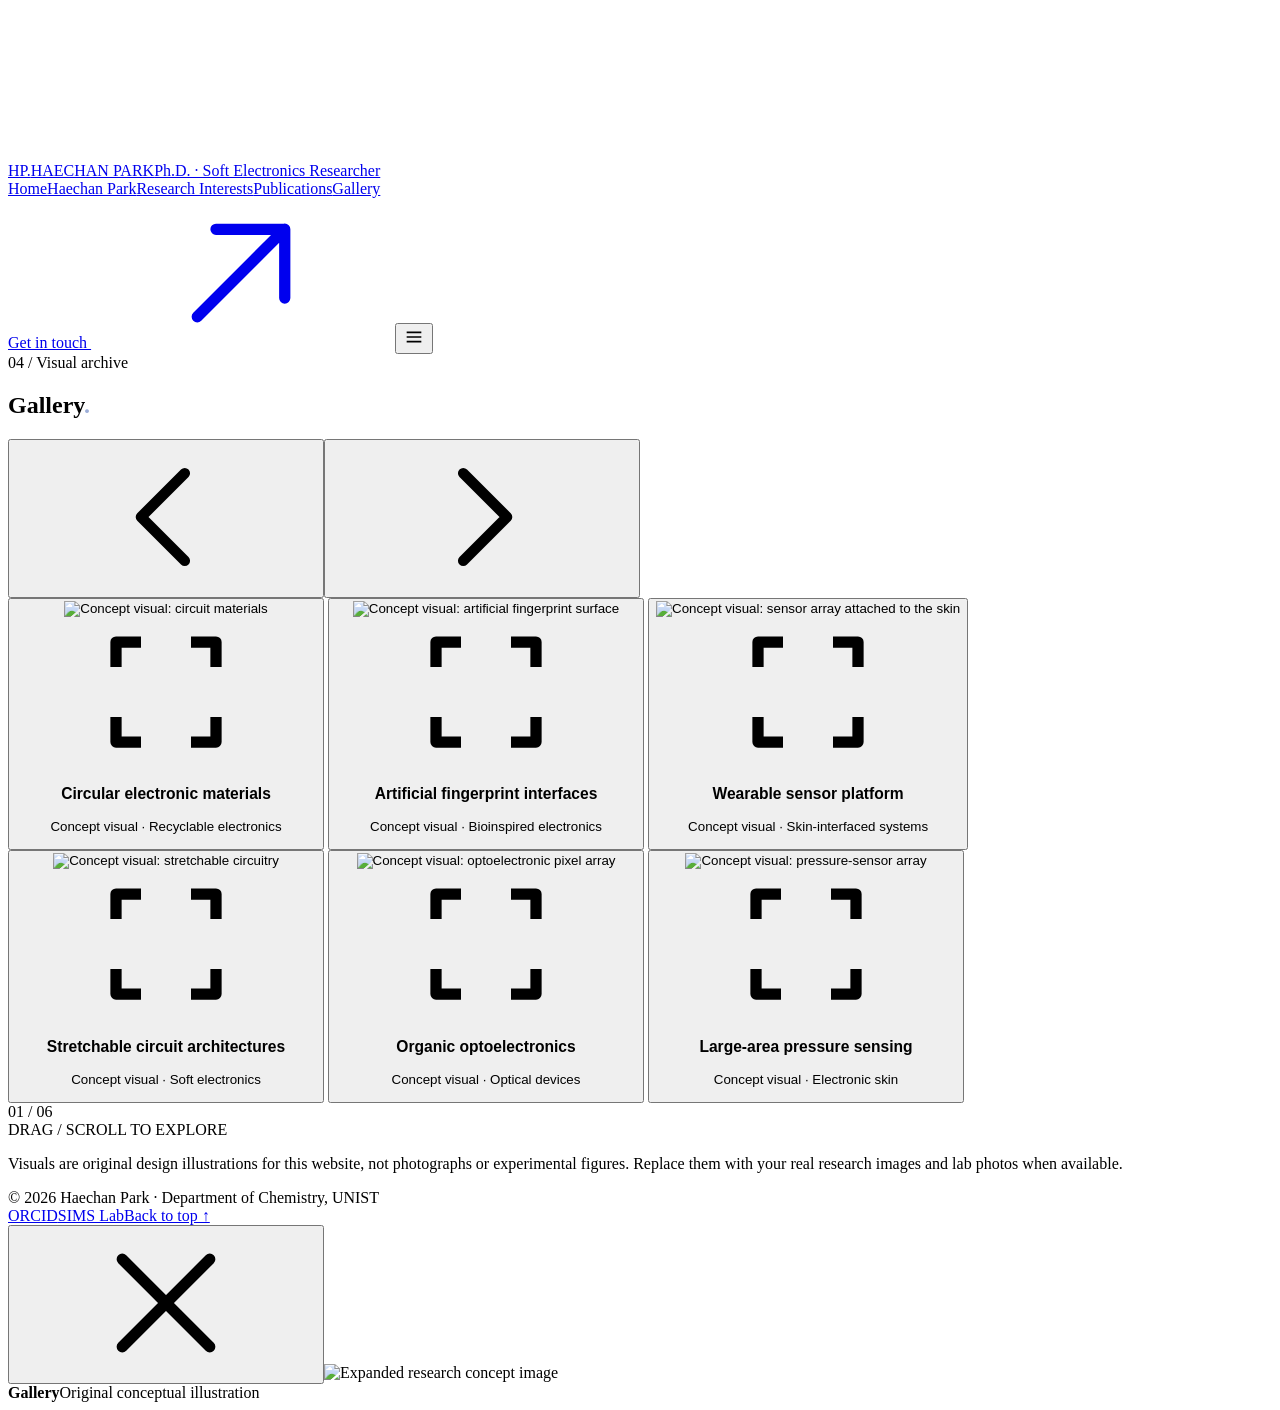
==== gallery.html @ 4adb2a6a "Add files via upload" ====
<!DOCTYPE html>
<html lang="en"><head>
<meta charset="utf-8"/>
<meta content="width=device-width, initial-scale=1" name="viewport"/>
<meta content="#3d5082" name="theme-color"/>
<meta content="Haechan Park, Ph.D. — Postdoctoral researcher in Chemistry at UNIST. Exploring recyclable, all-soft and skin-interfaced electronic systems." name="description"/>
<title>Gallery | Haechan Park</title>
<link href="assets/favicon.svg" rel="icon" type="image/svg+xml"/>
<link href="https://fonts.googleapis.com" rel="preconnect"/>
<link crossorigin="" href="https://fonts.gstatic.com" rel="preconnect"/>
<link href="https://fonts.googleapis.com/css2?family=DM+Sans:wght@400;450;500;550;600;650;700;750&amp;family=Manrope:wght@400;500;600;700;800&amp;display=swap" rel="stylesheet"/>

<link href="assets/site.css" rel="stylesheet"/></head><body class="inner-page"><svg aria-hidden="true" class="screen-reader" xmlns="http://www.w3.org/2000/svg"><symbol id="i-arrow" viewbox="0 0 24 24"><path d="M5 12h14m-6-6 6 6-6 6" fill="none" stroke="currentColor" stroke-linecap="round" stroke-linejoin="round" stroke-width="1.8"></path></symbol><symbol id="i-diag" viewbox="0 0 24 24"><path d="M5 19 19 5M8 5h11v11" fill="none" stroke="currentColor" stroke-linecap="round" stroke-linejoin="round" stroke-width="1.8"></path></symbol><symbol id="i-left" viewbox="0 0 24 24"><path d="M15 5 8 12l7 7" fill="none" stroke="currentColor" stroke-linecap="round" stroke-linejoin="round" stroke-width="1.7"></path></symbol><symbol id="i-right" viewbox="0 0 24 24"><path d="m9 5 7 7-7 7" fill="none" stroke="currentColor" stroke-linecap="round" stroke-linejoin="round" stroke-width="1.7"></path></symbol><symbol id="i-expand" viewbox="0 0 24 24"><path d="M8 4H4v4M16 4h4v4M4 16v4h4m12-4v4h-4" fill="none" stroke="currentColor" stroke-linejoin="round" stroke-width="1.8"></path></symbol><symbol id="i-close" viewbox="0 0 24 24"><path d="m5 5 14 14M19 5 5 19" stroke="currentColor" stroke-linecap="round" stroke-width="1.8"></path></symbol></svg><header class="site-header">
<div class="container header-inner">
<a aria-label="Haechan Park homepage" class="brand" href="index.html"><span class="brand-mark">HP.</span><span><span class="brand-text">HAECHAN PARK</span><span class="brand-small">Ph.D. · Soft Electronics Researcher</span></span></a>
<nav aria-label="Main navigation" class="desktop-nav"><a href="index.html">Home</a><a href="haechan-park.html">Haechan Park</a><a href="research-interests.html">Research Interests</a><a href="publications.html">Publications</a><a aria-current="page" href="gallery.html">Gallery</a></nav>
<a class="nav-contact" href="mailto:phc0304@unist.ac.kr">Get in touch <svg><use href="#i-diag"></use></svg></a>
<button aria-controls="mobileNav" aria-expanded="false" aria-label="Open navigation" class="menu-toggle" id="menuToggle" type="button"><svg fill="none" height="22" stroke="currentColor" stroke-width="1.8" viewbox="0 0 24 24" width="22"><path d="M4 7h16M4 12h16M4 17h16"></path></svg></button>
</div>
<nav aria-label="Mobile navigation" class="mobile-nav" hidden="" id="mobileNav"><a href="index.html">Home</a><a href="haechan-park.html">Haechan Park</a><a href="research-interests.html">Research Interests</a><a href="publications.html">Publications</a><a aria-current="page" href="gallery.html">Gallery</a><a href="mailto:phc0304@unist.ac.kr">Contact</a></nav>
</header><main class="page-main" id="main-content"><section aria-labelledby="galleryTitle" class="section gallery-section" id="gallery">
<div class="container"><div class="gallery-top"><div class="section-header reveal" style="margin:0"><div><div class="eyebrow">04 / Visual archive</div><h2 id="galleryTitle">Gallery<span style="color:#9caed8">.</span></h2></div></div><div class="gallery-actions"><button aria-label="Scroll gallery left" id="galleryPrev" type="button"><svg><use href="#i-left"></use></svg></button><button aria-label="Scroll gallery right" id="galleryNext" type="button"><svg><use href="#i-right"></use></svg></button></div></div><div aria-label="Research gallery. Scroll horizontally to view more images" class="gallery-track" id="galleryTrack" role="region" tabindex="0">
<button class="gallery-card" data-image="assets/recyclable-electronics.svg" data-title="Circular electronic materials" type="button"><div class="gallery-image"><img alt="Concept visual: circuit materials" loading="lazy" src="assets/recyclable-electronics.svg"/><div class="gallery-expand"><svg><use href="#i-expand"></use></svg></div></div><h3>Circular electronic materials</h3><p>Concept visual · Recyclable electronics</p></button>
<button class="gallery-card" data-image="assets/artificial-fingerprint.svg" data-title="Artificial fingerprint interfaces" type="button"><div class="gallery-image"><img alt="Concept visual: artificial fingerprint surface" loading="lazy" src="assets/artificial-fingerprint.svg"/><div class="gallery-expand"><svg><use href="#i-expand"></use></svg></div></div><h3>Artificial fingerprint interfaces</h3><p>Concept visual · Bioinspired electronics</p></button>
<button class="gallery-card" data-image="assets/wearable-sensors.svg" data-title="Wearable sensor platform" type="button"><div class="gallery-image"><img alt="Concept visual: sensor array attached to the skin" loading="lazy" src="assets/wearable-sensors.svg"/><div class="gallery-expand"><svg><use href="#i-expand"></use></svg></div></div><h3>Wearable sensor platform</h3><p>Concept visual · Skin-interfaced systems</p></button>
<button class="gallery-card" data-image="assets/stretchable-circuits.svg" data-title="Stretchable circuit architectures" type="button"><div class="gallery-image"><img alt="Concept visual: stretchable circuitry" loading="lazy" src="assets/stretchable-circuits.svg"/><div class="gallery-expand"><svg><use href="#i-expand"></use></svg></div></div><h3>Stretchable circuit architectures</h3><p>Concept visual · Soft electronics</p></button>
<button class="gallery-card" data-image="assets/optoelectronics.svg" data-title="Organic optoelectronics" type="button"><div class="gallery-image"><img alt="Concept visual: optoelectronic pixel array" loading="lazy" src="assets/optoelectronics.svg"/><div class="gallery-expand"><svg><use href="#i-expand"></use></svg></div></div><h3>Organic optoelectronics</h3><p>Concept visual · Optical devices</p></button>
<button class="gallery-card" data-image="assets/pressure-mapping.svg" data-title="Large-area pressure sensing" type="button"><div class="gallery-image"><img alt="Concept visual: pressure-sensor array" loading="lazy" src="assets/pressure-mapping.svg"/><div class="gallery-expand"><svg><use href="#i-expand"></use></svg></div></div><h3>Large-area pressure sensing</h3><p>Concept visual · Electronic skin</p></button>
</div><div class="gallery-footer"><span class="gallery-count" id="galleryCount">01 / 06</span><div class="gallery-line"><span id="galleryProgressLine"></span></div><span class="gallery-count">DRAG / SCROLL TO EXPLORE</span></div><p class="gallery-note">Visuals are original design illustrations for this website, not photographs or experimental figures. Replace them with your real research images and lab photos when available.</p></div>
</section></main><footer><div class="container footer-inner"><span>© <span id="year">2026</span> Haechan Park · Department of Chemistry, UNIST</span><div class="footer-links"><a href="https://orcid.org/0000-0003-1129-7383" rel="noopener noreferrer" target="_blank">ORCID</a><a href="https://sites.google.com/view/sims-lab/home" rel="noopener noreferrer" target="_blank">SIMS Lab</a><a href="index.html">Back to top ↑</a></div></div></footer><div aria-hidden="true" aria-labelledby="lightboxTitle" aria-modal="true" class="lightbox" id="lightbox" role="dialog"><div class="lightbox-inner"><button aria-label="Close image" class="close-lightbox" id="closeLightbox" type="button"><svg><use href="#i-close"></use></svg></button><img alt="Expanded research concept image" id="lightboxImg" src="assets/recyclable-electronics.svg"/><div class="lightbox-meta"><strong id="lightboxTitle">Gallery</strong><span>Original conceptual illustration</span></div></div></div><script defer="" src="assets/site.js"></script></body></html>
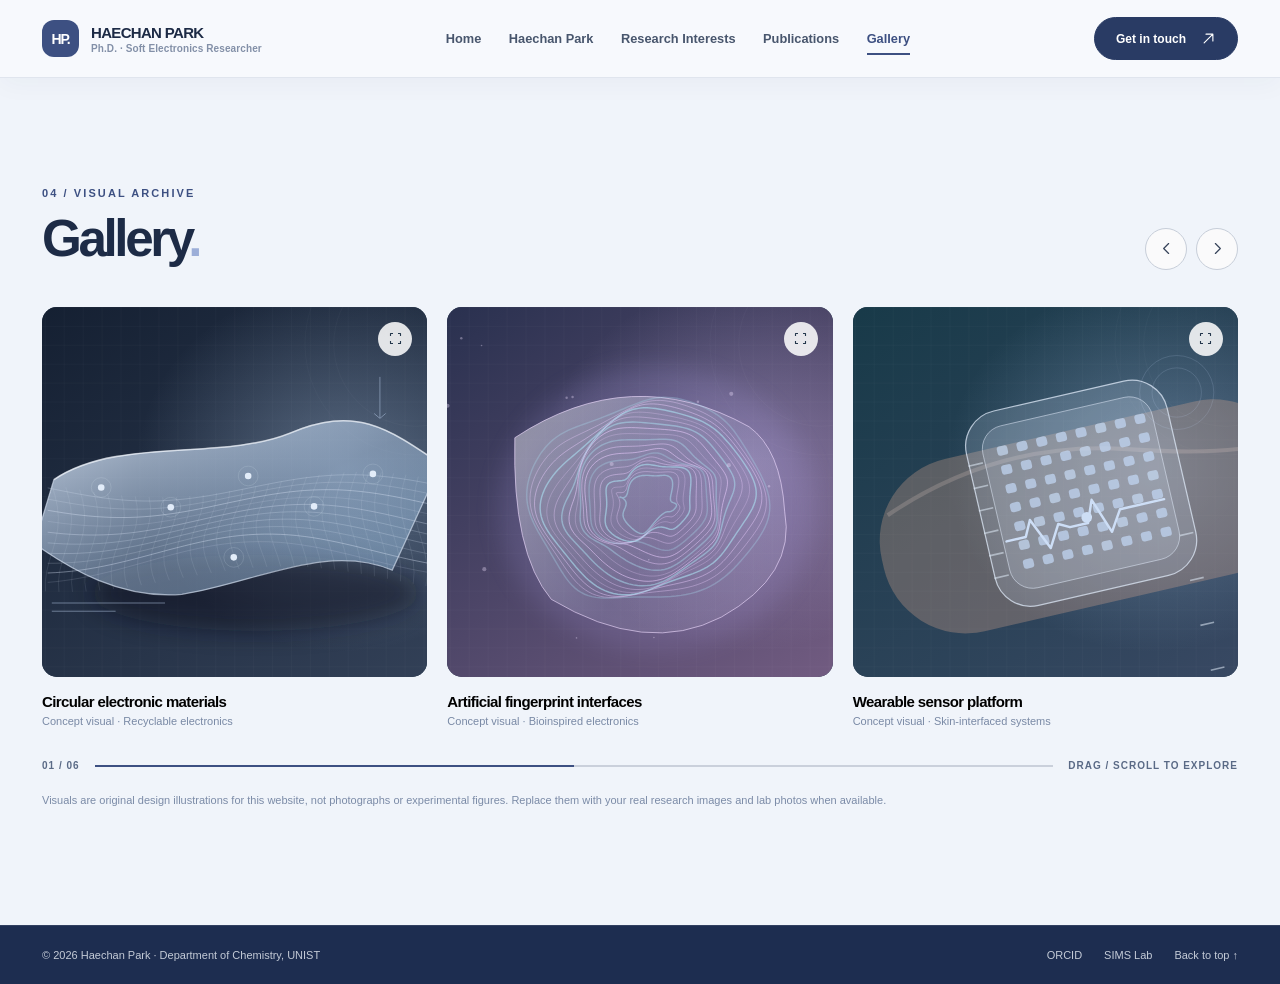
==== commit 052295e4: "Add files via upload" ====
--- a/gallery.html
+++ b/gallery.html
@@ -5,12 +5,78 @@
 <meta content="#3d5082" name="theme-color"/>
 <meta content="Haechan Park, Ph.D. — Postdoctoral researcher in Chemistry at UNIST. Exploring recyclable, all-soft and skin-interfaced electronic systems." name="description"/>
 <title>Gallery | Haechan Park</title>
-<link href="assets/favicon.svg" rel="icon" type="image/svg+xml"/>
+<link href="[data-uri]" rel="icon" type="image/svg+xml"/>
 <link href="https://fonts.googleapis.com" rel="preconnect"/>
 <link crossorigin="" href="https://fonts.gstatic.com" rel="preconnect"/>
 <link href="https://fonts.googleapis.com/css2?family=DM+Sans:wght@400;450;500;550;600;650;700;750&amp;family=Manrope:wght@400;500;600;700;800&amp;display=swap" rel="stylesheet"/>
 
-<link href="assets/site.css" rel="stylesheet"/></head><body class="inner-page"><svg aria-hidden="true" class="screen-reader" xmlns="http://www.w3.org/2000/svg"><symbol id="i-arrow" viewbox="0 0 24 24"><path d="M5 12h14m-6-6 6 6-6 6" fill="none" stroke="currentColor" stroke-linecap="round" stroke-linejoin="round" stroke-width="1.8"></path></symbol><symbol id="i-diag" viewbox="0 0 24 24"><path d="M5 19 19 5M8 5h11v11" fill="none" stroke="currentColor" stroke-linecap="round" stroke-linejoin="round" stroke-width="1.8"></path></symbol><symbol id="i-left" viewbox="0 0 24 24"><path d="M15 5 8 12l7 7" fill="none" stroke="currentColor" stroke-linecap="round" stroke-linejoin="round" stroke-width="1.7"></path></symbol><symbol id="i-right" viewbox="0 0 24 24"><path d="m9 5 7 7-7 7" fill="none" stroke="currentColor" stroke-linecap="round" stroke-linejoin="round" stroke-width="1.7"></path></symbol><symbol id="i-expand" viewbox="0 0 24 24"><path d="M8 4H4v4M16 4h4v4M4 16v4h4m12-4v4h-4" fill="none" stroke="currentColor" stroke-linejoin="round" stroke-width="1.8"></path></symbol><symbol id="i-close" viewbox="0 0 24 24"><path d="m5 5 14 14M19 5 5 19" stroke="currentColor" stroke-linecap="round" stroke-width="1.8"></path></symbol></svg><header class="site-header">
+<style>
+
+    :root{--ink:#1d2b46;--ink2:#53617c;--muted:#8490a6;--green:#3d5082;--green2:#293b64;--lime:#dae4fa;--cream:#f7f9fd;--white:#fff;--line:#dce4f1;--soft:#eaf0f9;--max:1260px;--ease:cubic-bezier(.2,.75,.2,1)}
+    *,*::before,*::after{box-sizing:border-box}html{scroll-behavior:smooth;scroll-padding-top:90px}body{margin:0;background:var(--cream);color:var(--ink);font-family:'DM Sans',sans-serif;-webkit-font-smoothing:antialiased}a{color:inherit;text-decoration:none}button{font:inherit}button,a{ -webkit-tap-highlight-color:transparent}img{display:block;max-width:100%}::selection{background:var(--lime);color:#1b263a}
+    .container{width:min(calc(100% - 84px),var(--max));margin-inline:auto}.eyebrow{text-transform:uppercase;font-size:11px;letter-spacing:.19em;font-weight:800;color:var(--green)}.dot{display:inline-block;width:6px;height:6px;border-radius:100%;background:#aab5c8;margin:0 11px 2px}.screen-reader{position:absolute;width:1px;height:1px;padding:0;margin:-1px;overflow:hidden;clip:rect(0,0,0,0);white-space:nowrap;border:0}
+    header.site-header{height:78px;position:sticky;top:0;z-index:100;background:rgba(247,249,253,.94);border-bottom:1px solid rgba(61,80,130,.12);backdrop-filter:blur(22px);-webkit-backdrop-filter:blur(22px)}.header-inner{display:flex;align-items:center;justify-content:space-between;height:100%;gap:22px}.brand{display:flex;align-items:center;gap:12px;white-space:nowrap}.brand-mark{width:37px;height:37px;border-radius:12px;display:grid;place-items:center;color:#fff;background:var(--green2);font-family:Manrope,sans-serif;font-size:14px;letter-spacing:-.09em;font-weight:800}.brand-text{font-family:Manrope,sans-serif;font-size:15px;font-weight:800;letter-spacing:-.045em}.brand-small{font-size:10px;font-weight:550;letter-spacing:.01em;color:var(--muted);display:block;margin-top:1px}.desktop-nav{display:flex;align-items:center;gap:36px}.desktop-nav>a{font-size:12.8px;color:#48566d;font-weight:700;position:relative;transition:color .2s}.desktop-nav>a::after{content:'';position:absolute;left:0;bottom:-9px;height:2px;width:0;background:var(--green);transition:width .22s}.desktop-nav>a:hover{color:var(--green)}.desktop-nav>a:hover::after{width:100%}.nav-contact,.dark-btn{display:inline-flex;align-items:center;justify-content:center;gap:15px;background:var(--green2);border:1px solid var(--green2);color:white;border-radius:999px;padding:13px 21px;font-weight:750;font-size:12px;transition:background .2s,transform .2s}.nav-contact:hover,.dark-btn:hover{background:#35475b;transform:translateY(-1px)}.nav-contact svg,.dark-btn svg{width:15px;height:15px}.menu-toggle{display:none;align-items:center;justify-content:center;width:42px;height:42px;background:white;border:1px solid var(--line);border-radius:12px;color:var(--ink)}.mobile-nav{display:none}
+    .hero{position:relative;overflow:hidden;padding:88px 0 110px;background:radial-gradient(circle at 16% 10%,#edeff3 0,transparent 41%),var(--cream)}.hero::after{content:' ';position:absolute;width:360px;height:360px;left:-235px;bottom:-220px;border:1px solid #cbd1db;border-radius:100%;pointer-events:none}.hero-grid{display:grid;grid-template-columns: .89fr 1.11fr;gap:clamp(38px,5vw,82px);align-items:center}.hero-content{padding-top:15px}.hero-overline{display:flex;align-items:center;gap:10px;font-size:11px;letter-spacing:.16em;text-transform:uppercase;font-weight:800;color:var(--green)}.hero-overline span{width:26px;height:1px;background:var(--green)}h1,h2,h3,p{margin-top:0}.hero h1{font-family:Manrope,sans-serif;font-size:clamp(54px,5.25vw,84px);line-height:1.075;letter-spacing:-.078em;font-weight:700;margin:23px 0 28px}.hero h1 em{font-style:normal;color:var(--green)}.hero-description{max-width:450px;color:#5b6c89;font-size:15px;line-height:1.88;margin-bottom:33px}.hero-actions{display:flex;gap:19px;align-items:center;flex-wrap:wrap}.text-link{display:inline-flex;gap:12px;align-items:center;font-size:12px;font-weight:800;padding:12px 2px;color:var(--green2)}.text-link svg{width:17px;height:17px;transition:transform .2s}.text-link:hover svg{transform:translate(3px,-3px)}.hero-footnote{margin-top:70px;display:flex;gap:27px;align-items:center}.hero-footnote .line{width:45px;height:1px;background:#b8c0ce}.hero-footnote p{margin:0;font-size:11px;line-height:1.7;color:#6b7d9d}.hero-footnote strong{color:#424e63;font-weight:750}
+    .hero-showcase{min-width:0}.showcase-frame{position:relative;border-radius:20px;overflow:hidden;background:#1b2939;aspect-ratio:1.13;box-shadow:0 32px 75px rgba(37,57,99,.18)}.showcase-slide{position:absolute;inset:0;opacity:0;transform:scale(1.055);transition:opacity .75s ease,transform 1.5s var(--ease);pointer-events:none}.showcase-slide.active{opacity:1;transform:scale(1);pointer-events:auto}.showcase-slide>img{height:100%;width:100%;object-fit:cover}.showcase-shade{position:absolute;inset:0;background:linear-gradient(180deg,rgba(12,20,43,.02) 43%,rgba(5,14,38,.84) 100%)}.showcase-top{position:absolute;top:26px;left:28px;right:28px;display:flex;justify-content:space-between;align-items:center;color:#ebeff6;z-index:2}.showcase-top small{font-size:10px;letter-spacing:.15em;text-transform:uppercase;font-weight:800}.showcase-index{padding:9px 12px;border:1px solid rgba(255,255,255,.29);border-radius:999px;background:rgba(255,255,255,.09);backdrop-filter:blur(12px);font-size:11px;font-weight:700}.showcase-bottom{position:absolute;left:34px;right:34px;bottom:72px;color:#fff;z-index:2}.showcase-bottom .tag{display:inline-block;color:#e1e8f5;text-transform:uppercase;letter-spacing:.16em;font-size:10px;font-weight:800;margin-bottom:12px}.showcase-bottom h3{font-family:Manrope,sans-serif;font-size:clamp(24px,2.55vw,36px);font-weight:650;letter-spacing:-.056em;line-height:1.17;max-width:445px;margin:0 0 12px}.showcase-bottom p{font-size:12px;line-height:1.55;opacity:.77;max-width:450px;margin:0}.showcase-controls{position:absolute;bottom:27px;left:34px;right:34px;display:flex;align-items:center;justify-content:space-between;z-index:3}.showcase-progress{display:flex;gap:7px}.slide-dot{height:3px;width:30px;border:0;border-radius:20px;background:rgba(255,255,255,.35);cursor:pointer;transition:background .2s,width .2s;padding:0}.slide-dot.active{width:53px;background:#becce5}.showcase-arrows{display:flex;gap:8px}.round-arrow{width:34px;height:34px;border-radius:50%;background:rgba(255,255,255,.16);border:1px solid rgba(255,255,255,.36);color:white;display:grid;place-items:center;cursor:pointer;backdrop-filter:blur(10px);transition:background .2s}.round-arrow:hover{background:rgba(255,255,255,.29)}.round-arrow svg{height:15px;width:15px}.showcase-label{display:flex;align-items:center;justify-content:space-between;padding:16px 5px 0;color:#5f718f;font-size:11px}.showcase-label span:first-child{font-weight:800;letter-spacing:.08em;text-transform:uppercase}.small-track{height:2px;background:#d7dbe3;flex:1;margin:0 22px}.small-track>span{display:block;height:100%;width:33.333%;background:#5a6a86;transition:transform .3s}
+    .section{padding:105px 0}.section-header{display:flex;align-items:flex-end;justify-content:space-between;gap:24px;margin-bottom:37px}.section-header h2{font-family:Manrope,sans-serif;font-size:clamp(34px,3.4vw,48px);font-weight:650;letter-spacing:-.066em;line-height:1.19;margin:10px 0 0}.section-header p{max-width:385px;font-size:13px;line-height:1.8;color:#627493;margin:0 0 4px}.soft-section{background:#eef0f4}
+    .about-grid{display:grid;grid-template-columns:.91fr 1.09fr;gap:64px;align-items:stretch}.portrait-panel{background:#dfe3ea;border-radius:18px;min-height:388px;overflow:hidden;position:relative;padding:32px;display:flex;align-items:flex-end}.portrait-lines{position:absolute;inset:0;background:repeating-radial-gradient(circle at 60% 48%,transparent 0 40px,rgba(61,80,130,.13) 41px 42px);opacity:.65}.portrait-panel::before{content:'HP';position:absolute;font-family:Manrope,sans-serif;letter-spacing:-.12em;font-size:clamp(150px,19vw,305px);font-weight:800;color:rgba(61,80,130,.16);top:17%;left:11%;line-height:1}.portrait-caption{z-index:2;display:flex;justify-content:space-between;align-items:center;width:100%;gap:12px}.portrait-caption span:first-child{font-size:12px;font-weight:800;line-height:1.45}.portrait-caption small{font-size:10px;letter-spacing:.1em;text-transform:uppercase;color:#5d6e8c;font-weight:800}.about-copy{padding:16px 0 0}.about-copy h3{font-family:Manrope,sans-serif;font-size:clamp(26px,2.65vw,37px);font-weight:600;letter-spacing:-.055em;line-height:1.34;margin:12px 0 24px}.about-copy>p{color:#5f708e;font-size:14px;line-height:1.9;margin-bottom:24px}.facts-grid{display:grid;grid-template-columns:1fr 1fr;gap:22px;padding-top:25px;border-top:1px solid #d7dce4}.fact b{display:block;font-size:11px;text-transform:uppercase;letter-spacing:.13em;margin-bottom:8px;color:#334057}.fact span{font-size:13px;line-height:1.65;color:#51607a}.award-ribbon{margin-top:25px;padding:15px 18px;border-radius:12px;background:#e6e9ee;display:flex;gap:14px;align-items:flex-start}.award-ribbon svg{color:#3a4b69;flex:none}.award-ribbon span{font-size:12px;line-height:1.6;color:#4c5971}.award-ribbon strong{display:block;font-size:11px;letter-spacing:.06em;text-transform:uppercase;color:#3b475b;margin-bottom:2px}
+    .research-grid{display:grid;grid-template-columns:repeat(3,1fr);gap:18px}.research-card{min-width:0;border:1px solid #dee2e8;background:white;border-radius:17px;overflow:hidden;transition:transform .3s var(--ease),box-shadow .3s}.research-card:hover{transform:translateY(-5px);box-shadow:0 19px 45px rgba(40,57,99,.08)}.research-img{aspect-ratio:1.3;position:relative;overflow:hidden}.research-img img{width:100%;height:100%;object-fit:cover;transition:transform .7s var(--ease)}.research-card:hover .research-img img{transform:scale(1.065)}.research-number{position:absolute;left:18px;top:17px;background:rgba(245,248,255,.9);backdrop-filter:blur(7px);border-radius:6px;padding:7px 9px;font-weight:800;font-size:10px;color:var(--green2)}.research-content{padding:27px 27px 28px;min-height:178px}.research-content h3{font-family:Manrope,sans-serif;font-size:20px;letter-spacing:-.05em;line-height:1.27;margin:0 0 10px;font-weight:700}.research-content p{font-size:12px;color:#657898;line-height:1.75;margin:0}
+    .publication-wrap{border-top:1px solid #dbdfe6}.pub-toolbar{display:flex;align-items:center;justify-content:space-between;gap:18px;margin-bottom:26px}.filter-buttons{display:flex;gap:8px;flex-wrap:wrap}.filter-btn{border:1px solid #d8dce4;background:transparent;color:#5c6d8b;border-radius:999px;font-size:11px;font-weight:750;padding:10px 15px;cursor:pointer;transition:background .2s,color .2s}.filter-btn.active,.filter-btn:hover{background:var(--green2);color:#fff;border-color:var(--green2)}.pub-toolbar-note{font-size:11px;color:#7c8ca8}.publication{display:grid;grid-template-columns:76px minmax(0,1fr) 110px;gap:25px;border-bottom:1px solid #dbdfe6;padding:26px 4px;align-items:center}.pub-year{font-size:12px;color:#7485a3;font-weight:800;align-self:start;padding-top:4px}.pub-title{font-family:Manrope,sans-serif;font-size:16px;font-weight:750;line-height:1.55;letter-spacing:-.027em;margin:0 0 9px}.pub-authors{font-size:11.5px;color:#6b7d9d;line-height:1.75;margin:0 0 11px}.pub-detail{display:flex;flex-wrap:wrap;align-items:center;gap:10px}.pub-journal{font-size:11px;color:#3b4962;font-weight:750}.pub-role{padding:5px 8px;border:1px solid #d7dce4;background:#f2f3f6;border-radius:4px;color:#607290;font-size:9px;font-weight:800;letter-spacing:.02em}.paper-link{justify-self:end;display:flex;align-items:center;gap:7px;white-space:nowrap;color:var(--green);font-size:11px;font-weight:800;border-bottom:1px solid #a2adc1;padding-bottom:6px}.paper-link svg{width:13px;height:13px}.publication[hidden]{display:none}.pub-footer{display:flex;justify-content:space-between;align-items:center;padding-top:28px;font-size:12px;color:#7e8ea9}.pub-footer>a{display:inline-flex;align-items:center;gap:9px;color:var(--green);font-weight:800}
+    .gallery-section{background:#eaecf0;overflow:hidden}.gallery-top{display:flex;align-items:flex-end;justify-content:space-between;gap:20px;margin-bottom:35px}.gallery-actions{display:flex;gap:9px}.gallery-actions button{border:1px solid #c7ced9;background:#fafafb;border-radius:50%;width:42px;height:42px;display:grid;place-items:center;cursor:pointer;color:#36435a;transition:all .2s}.gallery-actions button:hover{background:#36435a;color:#fff}.gallery-actions button svg{width:17px;height:17px}.gallery-track{display:flex;gap:20px;overflow-x:auto;scroll-snap-type:x mandatory;scrollbar-width:none;padding:2px 0 30px;scroll-behavior:smooth}.gallery-track::-webkit-scrollbar{display:none}.gallery-card{flex:0 0 calc((100% - 40px)/3);min-width:0;scroll-snap-align:start;cursor:pointer;background:none;border:0;padding:0;text-align:left}.gallery-image{position:relative;aspect-ratio:1.08;overflow:hidden;border-radius:15px;background:#23364b}.gallery-image img{width:100%;height:100%;object-fit:cover;transition:transform .65s var(--ease)}.gallery-card:hover img{transform:scale(1.07)}.gallery-expand{position:absolute;top:15px;right:15px;background:rgba(255,255,255,.86);width:34px;height:34px;display:grid;place-items:center;border-radius:50%;color:#24374c}.gallery-expand svg{width:15px;height:15px}.gallery-card h3{font-family:Manrope,sans-serif;letter-spacing:-.04em;font-size:15px;margin:16px 0 5px;font-weight:750}.gallery-card p{font-size:11px;color:#7989a5;margin:0}.gallery-footer{display:flex;gap:15px;align-items:center;padding-top:5px}.gallery-line{background:#cad0db;flex:1;height:2px}.gallery-line>span{display:block;width:33.33%;height:100%;background:#3e4c65;transition:transform .25s}.gallery-count{font-size:10px;letter-spacing:.1em;font-weight:800;color:#5a6a86}.gallery-note{font-size:11px;color:#7b8ba7;line-height:1.7;margin:20px 0 0}
+    .contact-section{background:var(--green2);color:#f6f8fc;padding:90px 0 75px;position:relative;overflow:hidden}.contact-section::before{content:'';position:absolute;width:570px;height:570px;border-radius:50%;border:1px solid rgba(200,215,255,.14);right:-125px;top:-210px;box-shadow:0 0 0 80px rgba(205,221,255,.025),0 0 0 160px rgba(205,221,255,.018)}.contact-grid{position:relative;display:flex;justify-content:space-between;align-items:end;gap:28px}.contact-section .eyebrow{color:#b6c5df}.contact-section h2{font-family:Manrope,sans-serif;font-size:clamp(36px,5vw,64px);font-weight:650;line-height:1.2;letter-spacing:-.07em;margin:15px 0 19px;max-width:700px}.contact-section p{color:#b7bfce;font-size:13px;line-height:1.8;max-width:515px;margin:0}.email-btn{display:inline-flex;align-items:center;gap:16px;border-radius:99px;background:#b8c5dd;color:#202d43;padding:17px 21px;font-size:13px;font-weight:800;flex:none;transition:transform .2s}.email-btn:hover{transform:translateY(-3px)}.email-btn svg{width:17px;height:17px}footer{background:#172432;color:#c4cbd7;border-top:1px solid rgba(255,255,255,.09);padding:23px 0}.footer-inner{display:flex;align-items:center;justify-content:space-between;gap:15px}.footer-inner span{font-size:11px}.footer-links{display:flex;gap:22px}.footer-links a{font-size:11px;color:#c4cbd7}.footer-links a:hover{color:white}
+    .lightbox{position:fixed;inset:0;background:rgba(8,14,33,.93);z-index:200;display:none;align-items:center;justify-content:center;padding:7vw;backdrop-filter:blur(18px)}.lightbox.open{display:flex}.lightbox-inner{width:min(100%,960px);position:relative}.lightbox img{width:100%;max-height:75vh;object-fit:contain;border-radius:12px}.lightbox-meta{color:#e8ecf3;margin-top:17px;display:flex;gap:20px;justify-content:space-between;align-items:center}.lightbox-meta strong{font-size:15px}.lightbox-meta span{font-size:11px;color:#a7b1c3}.close-lightbox{position:absolute;right:0;top:-48px;border:1px solid rgba(255,255,255,.4);background:rgba(255,255,255,.09);border-radius:50%;color:white;width:36px;height:36px;display:grid;place-items:center;cursor:pointer}.close-lightbox svg{height:17px;width:17px}.reveal{opacity:0;transform:translateY(22px);transition:opacity .7s ease,transform .7s var(--ease)}.reveal.visible{opacity:1;transform:translateY(0)}
+    @media(max-width:1080px){.container{width:min(calc(100% - 56px),var(--max))}.desktop-nav{gap:21px}.hero{padding:66px 0 90px}.hero-grid{gap:35px}.hero h1{font-size:clamp(50px,5.1vw,70px)}.hero-footnote{margin-top:42px}.showcase-frame{aspect-ratio:.97}.research-content{padding:24px 20px}.research-content h3{font-size:18px}.about-grid{gap:40px}}
+    @media(max-width:760px){header.site-header{height:68px}.container{width:calc(100% - 36px)}.desktop-nav,.header-inner>.nav-contact{display:none}.menu-toggle{display:flex}.mobile-nav{display:flex;position:absolute;top:68px;left:0;right:0;background:#f8f9fa;border-bottom:1px solid var(--line);padding:12px 20px 22px;flex-direction:column;gap:0;box-shadow:0 15px 35px rgba(40,57,99,.07)}.mobile-nav[hidden]{display:none}.mobile-nav a{padding:14px 2px;font-size:14px;font-weight:700;border-bottom:1px solid #e8ebef}.hero{padding:60px 0 74px}.hero-grid{grid-template-columns:1fr;gap:40px}.hero-content{padding-top:0}.hero h1{font-size:clamp(54px,10vw,74px);max-width:650px}.hero-description{max-width:610px}.hero-footnote{display:none}.showcase-frame{aspect-ratio:1.24}.section{padding:75px 0}.section-header{display:block;margin-bottom:30px}.section-header p{margin-top:14px}.about-grid{grid-template-columns:1fr;gap:30px}.portrait-panel{min-height:275px}.portrait-panel::before{font-size:220px;top:0}.about-copy{padding:0}.research-grid{grid-template-columns:1fr;gap:17px}.research-card{display:grid;grid-template-columns:40% 60%}.research-img{height:100%;aspect-ratio:auto}.research-content{min-height:unset;padding:25px 24px;align-self:center}.research-content h3{font-size:20px}.gallery-card{flex-basis:calc((100% - 16px)/2)}.gallery-track{gap:16px}.gallery-footer .gallery-line>span{width:50%}.contact-grid{display:block}.email-btn{margin-top:30px}.publication{grid-template-columns:50px minmax(0,1fr);gap:12px}.paper-link{grid-column:2;justify-self:start}.pub-toolbar{align-items:start;display:block}.pub-toolbar-note{display:block;margin-top:13px}}
+    @media(max-width:490px){.brand-text{font-size:14px}.hero h1{font-size:clamp(48px,12.6vw,64px)}.hero-description{font-size:13.5px}.hero-actions{gap:10px}.showcase-frame{aspect-ratio:.95;border-radius:14px}.showcase-top{left:20px;right:20px;top:20px}.showcase-bottom{left:22px;right:20px;bottom:80px}.showcase-bottom h3{font-size:25px}.showcase-controls{left:22px;right:22px}.section-header h2{font-size:36px}.facts-grid{gap:14px}.research-card{display:block}.research-img{aspect-ratio:1.65}.research-content{min-height:unset;padding:21px 21px 24px}.gallery-card{flex-basis:84%}.gallery-footer .gallery-line>span{width:25%}.pub-title{font-size:14px}.publication{grid-template-columns:43px 1fr}.pub-year{font-size:11px}.contact-section h2{font-size:42px}.footer-inner{display:block}.footer-links{margin-top:13px}.lightbox{padding:18px}}
+    @media(prefers-reduced-motion:reduce){html{scroll-behavior:auto}*,*::before,*::after{animation-duration:.01ms!important;transition-duration:.01ms!important}.reveal{opacity:1;transform:none}}
+  
+/* V2 / MULTI-PAGE NAVIGATION AND BLUE THEME */
+:root{--accent:#3d5082;--accent-dark:#293b64;--accent-light:#eaf0fb;--ink:#1d2b46;--ink2:#52627e;--muted:#8390a8;--green:#3d5082;--green2:#293b64;--lime:#dae4fa;--cream:#f7f9fd;--line:#dce4f1;--soft:#eaf0f9}
+html{scroll-padding-top:78px}
+.site-header{box-shadow:0 7px 24px rgba(36,50,88,.035)}
+.desktop-nav{gap:clamp(15px,2.15vw,31px)}
+.desktop-nav>a[aria-current="page"]{color:var(--accent)}
+.desktop-nav>a[aria-current="page"]::after{width:100%}
+.mobile-nav a[aria-current="page"]{color:var(--accent);font-weight:800}
+.nav-contact:hover,.dark-btn:hover{background:#3d5082;border-color:#3d5082}
+.brand-mark{background:#3d5082}
+.hero{background:radial-gradient(circle at 12% 7%,rgba(213,226,251,.54),transparent 45%),var(--cream)}
+.home-page main{min-height:calc(100svh - 78px - 61px);display:flex;align-items:center}
+.home-page .hero{width:100%;padding:clamp(45px,6vh,86px) 0 clamp(54px,7vh,96px)}
+.home-page .hero-grid{grid-template-columns:.87fr 1.13fr}
+.home-page .showcase-frame{border-radius:22px;box-shadow:0 29px 78px rgba(39,56,100,.20)}
+.home-page .showcase-slide>img{filter:saturate(.98)}
+.showcase-bottom .tag{color:#dbe6ff}
+.showcase-top{color:#edf2ff}
+.showcase-shade{background:linear-gradient(180deg,rgba(4,17,44,.01) 38%,rgba(7,18,45,.89) 100%)}
+.slide-dot.active{background:#d5e2ff}
+.small-track>span,.gallery-line>span{background:#3d5082}
+.page-main{min-height:calc(100svh - 78px - 61px)}
+.page-main .section{padding-top:clamp(72px,8.5vw,120px);padding-bottom:clamp(88px,9vw,130px)}
+.page-main .section-header{margin-bottom:43px}
+.page-main .section-header h2{font-size:clamp(40px,4vw,62px)}
+.page-main .section-header p{max-width:425px;font-size:14px}
+.page-main .section.soft-section{background:linear-gradient(180deg,#f0f4fc 0%,#f7f9fd 100%)}
+.page-main .gallery-section{background:#f0f4fa}
+.page-main .about-grid{align-items:start}
+.page-main .portrait-panel{min-height:465px}
+.page-main .research-img{aspect-ratio:1.25}
+.page-main .research-card{box-shadow:0 12px 36px rgba(36,55,100,.055)}
+.page-main .publication{padding-top:33px;padding-bottom:33px}
+.page-main .gallery-image{aspect-ratio:1.04}
+.page-main .gallery-track{padding-bottom:28px}
+.page-main .contact-section{padding:82px 0}
+.page-kicker{display:flex;align-items:center;gap:10px;color:var(--accent);font-size:10px;letter-spacing:.16em;font-weight:800;text-transform:uppercase}
+.page-kicker::before{content:'';width:28px;height:1px;background:var(--accent)}
+.page-intro{max-width:920px;margin-bottom:45px;color:#677895;font-size:14px;line-height:1.8}
+footer{background:#1d2d50}
+.footer-links a:hover{text-decoration:underline}
+a:focus-visible,button:focus-visible{outline:3px solid #8aabef;outline-offset:3px}
+@media(max-width:1080px){.desktop-nav{gap:15px}.desktop-nav>a{font-size:11.6px}.home-page .hero-grid{gap:36px}}
+@media(max-width:760px){.home-page main{min-height:unset;display:block}.home-page .hero{padding:60px 0 86px}.home-page .hero-grid{grid-template-columns:1fr}.page-main{min-height:unset}.page-main .section{padding-top:74px;padding-bottom:86px}.page-main .portrait-panel{min-height:300px}.page-main .research-img{aspect-ratio:auto}.page-main .gallery-image{aspect-ratio:1.04}}
+@media(max-width:490px){.home-page .hero{padding-top:44px}.home-page .hero-grid{gap:34px}.page-main .section-header h2{font-size:37px}.page-main .research-img{aspect-ratio:1.65}.page-main .gallery-image{aspect-ratio:1.04}}
+
+</style></head><body class="inner-page"><svg aria-hidden="true" class="screen-reader" xmlns="http://www.w3.org/2000/svg"><symbol id="i-arrow" viewbox="0 0 24 24"><path d="M5 12h14m-6-6 6 6-6 6" fill="none" stroke="currentColor" stroke-linecap="round" stroke-linejoin="round" stroke-width="1.8"></path></symbol><symbol id="i-diag" viewbox="0 0 24 24"><path d="M5 19 19 5M8 5h11v11" fill="none" stroke="currentColor" stroke-linecap="round" stroke-linejoin="round" stroke-width="1.8"></path></symbol><symbol id="i-left" viewbox="0 0 24 24"><path d="M15 5 8 12l7 7" fill="none" stroke="currentColor" stroke-linecap="round" stroke-linejoin="round" stroke-width="1.7"></path></symbol><symbol id="i-right" viewbox="0 0 24 24"><path d="m9 5 7 7-7 7" fill="none" stroke="currentColor" stroke-linecap="round" stroke-linejoin="round" stroke-width="1.7"></path></symbol><symbol id="i-expand" viewbox="0 0 24 24"><path d="M8 4H4v4M16 4h4v4M4 16v4h4m12-4v4h-4" fill="none" stroke="currentColor" stroke-linejoin="round" stroke-width="1.8"></path></symbol><symbol id="i-close" viewbox="0 0 24 24"><path d="m5 5 14 14M19 5 5 19" stroke="currentColor" stroke-linecap="round" stroke-width="1.8"></path></symbol></svg><header class="site-header">
 <div class="container header-inner">
 <a aria-label="Haechan Park homepage" class="brand" href="index.html"><span class="brand-mark">HP.</span><span><span class="brand-text">HAECHAN PARK</span><span class="brand-small">Ph.D. · Soft Electronics Researcher</span></span></a>
 <nav aria-label="Main navigation" class="desktop-nav"><a href="index.html">Home</a><a href="haechan-park.html">Haechan Park</a><a href="research-interests.html">Research Interests</a><a href="publications.html">Publications</a><a aria-current="page" href="gallery.html">Gallery</a></nav>
@@ -20,11 +86,48 @@
 <nav aria-label="Mobile navigation" class="mobile-nav" hidden="" id="mobileNav"><a href="index.html">Home</a><a href="haechan-park.html">Haechan Park</a><a href="research-interests.html">Research Interests</a><a href="publications.html">Publications</a><a aria-current="page" href="gallery.html">Gallery</a><a href="mailto:phc0304@unist.ac.kr">Contact</a></nav>
 </header><main class="page-main" id="main-content"><section aria-labelledby="galleryTitle" class="section gallery-section" id="gallery">
 <div class="container"><div class="gallery-top"><div class="section-header reveal" style="margin:0"><div><div class="eyebrow">04 / Visual archive</div><h2 id="galleryTitle">Gallery<span style="color:#9caed8">.</span></h2></div></div><div class="gallery-actions"><button aria-label="Scroll gallery left" id="galleryPrev" type="button"><svg><use href="#i-left"></use></svg></button><button aria-label="Scroll gallery right" id="galleryNext" type="button"><svg><use href="#i-right"></use></svg></button></div></div><div aria-label="Research gallery. Scroll horizontally to view more images" class="gallery-track" id="galleryTrack" role="region" tabindex="0">
-<button class="gallery-card" data-image="assets/recyclable-electronics.svg" data-title="Circular electronic materials" type="button"><div class="gallery-image"><img alt="Concept visual: circuit materials" loading="lazy" src="assets/recyclable-electronics.svg"/><div class="gallery-expand"><svg><use href="#i-expand"></use></svg></div></div><h3>Circular electronic materials</h3><p>Concept visual · Recyclable electronics</p></button>
-<button class="gallery-card" data-image="assets/artificial-fingerprint.svg" data-title="Artificial fingerprint interfaces" type="button"><div class="gallery-image"><img alt="Concept visual: artificial fingerprint surface" loading="lazy" src="assets/artificial-fingerprint.svg"/><div class="gallery-expand"><svg><use href="#i-expand"></use></svg></div></div><h3>Artificial fingerprint interfaces</h3><p>Concept visual · Bioinspired electronics</p></button>
-<button class="gallery-card" data-image="assets/wearable-sensors.svg" data-title="Wearable sensor platform" type="button"><div class="gallery-image"><img alt="Concept visual: sensor array attached to the skin" loading="lazy" src="assets/wearable-sensors.svg"/><div class="gallery-expand"><svg><use href="#i-expand"></use></svg></div></div><h3>Wearable sensor platform</h3><p>Concept visual · Skin-interfaced systems</p></button>
-<button class="gallery-card" data-image="assets/stretchable-circuits.svg" data-title="Stretchable circuit architectures" type="button"><div class="gallery-image"><img alt="Concept visual: stretchable circuitry" loading="lazy" src="assets/stretchable-circuits.svg"/><div class="gallery-expand"><svg><use href="#i-expand"></use></svg></div></div><h3>Stretchable circuit architectures</h3><p>Concept visual · Soft electronics</p></button>
-<button class="gallery-card" data-image="assets/optoelectronics.svg" data-title="Organic optoelectronics" type="button"><div class="gallery-image"><img alt="Concept visual: optoelectronic pixel array" loading="lazy" src="assets/optoelectronics.svg"/><div class="gallery-expand"><svg><use href="#i-expand"></use></svg></div></div><h3>Organic optoelectronics</h3><p>Concept visual · Optical devices</p></button>
-<button class="gallery-card" data-image="assets/pressure-mapping.svg" data-title="Large-area pressure sensing" type="button"><div class="gallery-image"><img alt="Concept visual: pressure-sensor array" loading="lazy" src="assets/pressure-mapping.svg"/><div class="gallery-expand"><svg><use href="#i-expand"></use></svg></div></div><h3>Large-area pressure sensing</h3><p>Concept visual · Electronic skin</p></button>
+<button class="gallery-card" data-image="[data-uri]" data-title="Circular electronic materials" type="button"><div class="gallery-image"><img alt="Concept visual: circuit materials" loading="lazy" src="[data-uri]"/><div class="gallery-expand"><svg><use href="#i-expand"></use></svg></div></div><h3>Circular electronic materials</h3><p>Concept visual · Recyclable electronics</p></button>
+<button class="gallery-card" data-image="[data-uri]" data-title="Artificial fingerprint interfaces" type="button"><div class="gallery-image"><img alt="Concept visual: artificial fingerprint surface" loading="lazy" src="[data-uri]"/><div class="gallery-expand"><svg><use href="#i-expand"></use></svg></div></div><h3>Artificial fingerprint interfaces</h3><p>Concept visual · Bioinspired electronics</p></button>
+<button class="gallery-card" data-image="[data-uri]" data-title="Wearable sensor platform" type="button"><div class="gallery-image"><img alt="Concept visual: sensor array attached to the skin" loading="lazy" src="[data-uri]"/><div class="gallery-expand"><svg><use href="#i-expand"></use></svg></div></div><h3>Wearable sensor platform</h3><p>Concept visual · Skin-interfaced systems</p></button>
+<button class="gallery-card" data-image="[data-uri]" data-title="Stretchable circuit architectures" type="button"><div class="gallery-image"><img alt="Concept visual: stretchable circuitry" loading="lazy" src="[data-uri]"/><div class="gallery-expand"><svg><use href="#i-expand"></use></svg></div></div><h3>Stretchable circuit architectures</h3><p>Concept visual · Soft electronics</p></button>
+<button class="gallery-card" data-image="[data-uri]" data-title="Organic optoelectronics" type="button"><div class="gallery-image"><img alt="Concept visual: optoelectronic pixel array" loading="lazy" src="[data-uri]"/><div class="gallery-expand"><svg><use href="#i-expand"></use></svg></div></div><h3>Organic optoelectronics</h3><p>Concept visual · Optical devices</p></button>
+<button class="gallery-card" data-image="[data-uri]" data-title="Large-area pressure sensing" type="button"><div class="gallery-image"><img alt="Concept visual: pressure-sensor array" loading="lazy" src="[data-uri]"/><div class="gallery-expand"><svg><use href="#i-expand"></use></svg></div></div><h3>Large-area pressure sensing</h3><p>Concept visual · Electronic skin</p></button>
 </div><div class="gallery-footer"><span class="gallery-count" id="galleryCount">01 / 06</span><div class="gallery-line"><span id="galleryProgressLine"></span></div><span class="gallery-count">DRAG / SCROLL TO EXPLORE</span></div><p class="gallery-note">Visuals are original design illustrations for this website, not photographs or experimental figures. Replace them with your real research images and lab photos when available.</p></div>
-</section></main><footer><div class="container footer-inner"><span>© <span id="year">2026</span> Haechan Park · Department of Chemistry, UNIST</span><div class="footer-links"><a href="https://orcid.org/0000-0003-1129-7383" rel="noopener noreferrer" target="_blank">ORCID</a><a href="https://sites.google.com/view/sims-lab/home" rel="noopener noreferrer" target="_blank">SIMS Lab</a><a href="index.html">Back to top ↑</a></div></div></footer><div aria-hidden="true" aria-labelledby="lightboxTitle" aria-modal="true" class="lightbox" id="lightbox" role="dialog"><div class="lightbox-inner"><button aria-label="Close image" class="close-lightbox" id="closeLightbox" type="button"><svg><use href="#i-close"></use></svg></button><img alt="Expanded research concept image" id="lightboxImg" src="assets/recyclable-electronics.svg"/><div class="lightbox-meta"><strong id="lightboxTitle">Gallery</strong><span>Original conceptual illustration</span></div></div></div><script defer="" src="assets/site.js"></script></body></html>+</section></main><footer><div class="container footer-inner"><span>© <span id="year">2026</span> Haechan Park · Department of Chemistry, UNIST</span><div class="footer-links"><a href="https://orcid.org/0000-0003-1129-7383" rel="noopener noreferrer" target="_blank">ORCID</a><a href="https://sites.google.com/view/sims-lab/home" rel="noopener noreferrer" target="_blank">SIMS Lab</a><a href="index.html">Back to top ↑</a></div></div></footer><div aria-hidden="true" aria-labelledby="lightboxTitle" aria-modal="true" class="lightbox" id="lightbox" role="dialog"><div class="lightbox-inner"><button aria-label="Close image" class="close-lightbox" id="closeLightbox" type="button"><svg><use href="#i-close"></use></svg></button><img alt="Expanded research concept image" id="lightboxImg" src="[data-uri]"/><div class="lightbox-meta"><strong id="lightboxTitle">Gallery</strong><span>Original conceptual illustration</span></div></div></div><script>
+(()=>{'use strict';
+const $=(s,root=document)=>root.querySelector(s), $$=(s,root=document)=>Array.from(root.querySelectorAll(s));
+const year=$('#year');if(year)year.textContent=new Date().getFullYear();
+const toggle=$('#menuToggle'),nav=$('#mobileNav');
+if(toggle&&nav){toggle.addEventListener('click',()=>{const open=nav.hidden;nav.hidden=!open;toggle.setAttribute('aria-expanded',String(open));toggle.setAttribute('aria-label',open?'Close navigation':'Open navigation')});$$('a',nav).forEach(a=>a.addEventListener('click',()=>{nav.hidden=true;toggle.setAttribute('aria-expanded','false')}))}
+const reduced=window.matchMedia('(prefers-reduced-motion: reduce)').matches;
+const hero=$('#heroCarousel');
+if(hero){const slides=$$('.showcase-slide',hero),dots=$$('.slide-dot',hero);let current=0,timer=null,paused=false;
+function goToSlide(index){current=(index+slides.length)%slides.length;slides.forEach((el,i)=>{const selected=i===current;el.classList.toggle('active',selected);el.setAttribute('aria-hidden',String(!selected))});dots.forEach((el,i)=>{el.classList.toggle('active',i===current);el.setAttribute('aria-selected',String(i===current))});const p=$('#heroProgressLine');if(p)p.style.transform=`translateX(${current*100}%)`}
+function restart(){clearInterval(timer);if(!reduced)timer=setInterval(()=>{if(!paused&&!document.hidden)goToSlide(current+1)},5700)}
+$('#heroPrev').addEventListener('click',()=>{goToSlide(current-1);restart()});$('#heroNext').addEventListener('click',()=>{goToSlide(current+1);restart()});dots.forEach((b,i)=>b.addEventListener('click',()=>{goToSlide(i);restart()}));
+hero.addEventListener('mouseenter',()=>paused=true);hero.addEventListener('mouseleave',()=>paused=false);hero.addEventListener('focusin',()=>paused=true);hero.addEventListener('focusout',()=>paused=false);hero.addEventListener('keydown',e=>{if(e.key==='ArrowLeft'||e.key==='ArrowRight'){e.preventDefault();goToSlide(current+(e.key==='ArrowRight'?1:-1));restart()}});
+let touchX=null;hero.addEventListener('touchstart',e=>{touchX=e.touches[0].clientX},{passive:true});hero.addEventListener('touchend',e=>{if(touchX!==null&&Math.abs(e.changedTouches[0].clientX-touchX)>45){goToSlide(current+(e.changedTouches[0].clientX<touchX?1:-1));restart()}touchX=null},{passive:true});restart();}
+const pubList=$('#publicationList');
+if(pubList){
+// Edit the array below to add/remove publications. Each entry creates one paper row.
+const publications=[
+      {year:2026,title:'Recycling Organic Semiconductors: Toward Sustainable Emerging Electronics',authors:'Haechan Park†, Yerin Kim†, Minji Kim†, Jihyeon Jang†, et al.',journal:'ACS Materials Au · 6, 484–493',role:'lead',roleText:'Co-first author',url:'https://doi.org/10.1021/acsmaterialsau.5c00128'},
+      {year:2025,title:'Irreproducible SEBS wrinkling based on spin evaporation enabling identifiable artificial finger pad electronics',authors:'Juyeong Lee†, Haechan Park†, Sehyun Kim, Chang Liu, Zhengwei Li & Kyoseung Sim',journal:'Nature Communications · 16, 2225',role:'lead',roleText:'Co-first author',url:'https://doi.org/10.1038/s41467-025-57498-y'},
+      {year:2024,title:'Organic flexible electronics with closed-loop recycling for sustainable wearable technology',authors:'Haechan Park, Sehyun Kim, Juyeong Lee, Inwoo Lee, et al.',journal:'Nature Electronics · 7, 39–50',role:'lead',roleText:'First author · Cover',url:'https://doi.org/10.1038/s41928-023-01078-9'},
+      {year:2024,title:'Facile strategy for uniform gold coating on silver nanowires embedded PDMS for soft electronics',authors:'Haechan Park, Sehyun Kim, Juyeong Lee, Kwangmin Kim, et al.',journal:'npj Flexible Electronics · 8, 63',role:'lead',roleText:'First author',url:'https://doi.org/10.1038/s41528-024-00349-5'},
+      {year:2024,title:'Chemically and physically enhanced adhesion for robust interfaces in all-soft vertical organic photodetectors',authors:'Haechan Park†, Daeun Kim†, Sehyun Kim, Myeonghyeon Na, Yeeun Kim & Kyoseung Sim',journal:'Chemical Communications · 60, 9262–9265',role:'lead',roleText:'Co-first author',url:'https://doi.org/10.1039/D4CC03214D'},
+      {year:2024,title:'Soft Schottky diodes for skin-interfaced electronics enabled by entirely soft components',authors:'Donghyung Shin†, Sehyun Kim†, Haechan Park, et al.',journal:'Soft Science · 4, 22',role:'other',roleText:'Co-author',url:'https://doi.org/10.20517/ss.2024.03'},
+      {year:2023,title:'A skin-friendly soft strain sensor with direct skin adhesion enabled by using a non-toxic surfactant',authors:'Haechan Park†, Myeonghyeon Na†, Donghyung Shin†, et al.',journal:'Journal of Materials Chemistry C · 11, 9611–9619',role:'lead',roleText:'Co-first author',url:'https://doi.org/10.1039/D3TC01150J'}
+    ];
+const safe=t=>String(t).replace(/[&<>"']/g,c=>({'&':'&amp;','<':'&lt;','>':'&gt;','"':'&quot;',"'":'&#39;'}[c]));
+function renderPubs(filter='all'){const items=publications.filter(p=>filter==='all'||p.role===filter);pubList.innerHTML=items.map(p=>`<article class="publication"><span class="pub-year">${p.year}</span><div><h3 class="pub-title">${safe(p.title)}</h3><p class="pub-authors">${safe(p.authors)}</p><div class="pub-detail"><span class="pub-journal">${safe(p.journal)}</span><span class="pub-role">${safe(p.roleText)}</span></div></div><a class="paper-link" href="${p.url}" target="_blank" rel="noopener noreferrer" aria-label="Open paper: ${safe(p.title)}">View paper <svg><use href="#i-diag"/></svg></a></article>`).join('');$('#pubCount').textContent=`Showing ${items.length} of ${publications.length} selected publications`;}
+renderPubs();$$('.filter-btn').forEach(btn=>btn.addEventListener('click',()=>{$$('.filter-btn').forEach(b=>{b.classList.remove('active');b.setAttribute('aria-pressed','false')});btn.classList.add('active');btn.setAttribute('aria-pressed','true');renderPubs(btn.dataset.filter)}));}
+const gallery=$('#galleryTrack');
+if(gallery){const cards=$$('.gallery-card',gallery);const step=()=>cards[0].getBoundingClientRect().width+parseFloat(getComputedStyle(gallery).gap||'20');function visibleCount(){return Math.max(1,Math.round(gallery.clientWidth/step()))}function updateGallery(){const max=Math.max(1,cards.length-visibleCount());const index=Math.min(max,Math.max(0,Math.round(gallery.scrollLeft/step())));$('#galleryCount').textContent=`${St